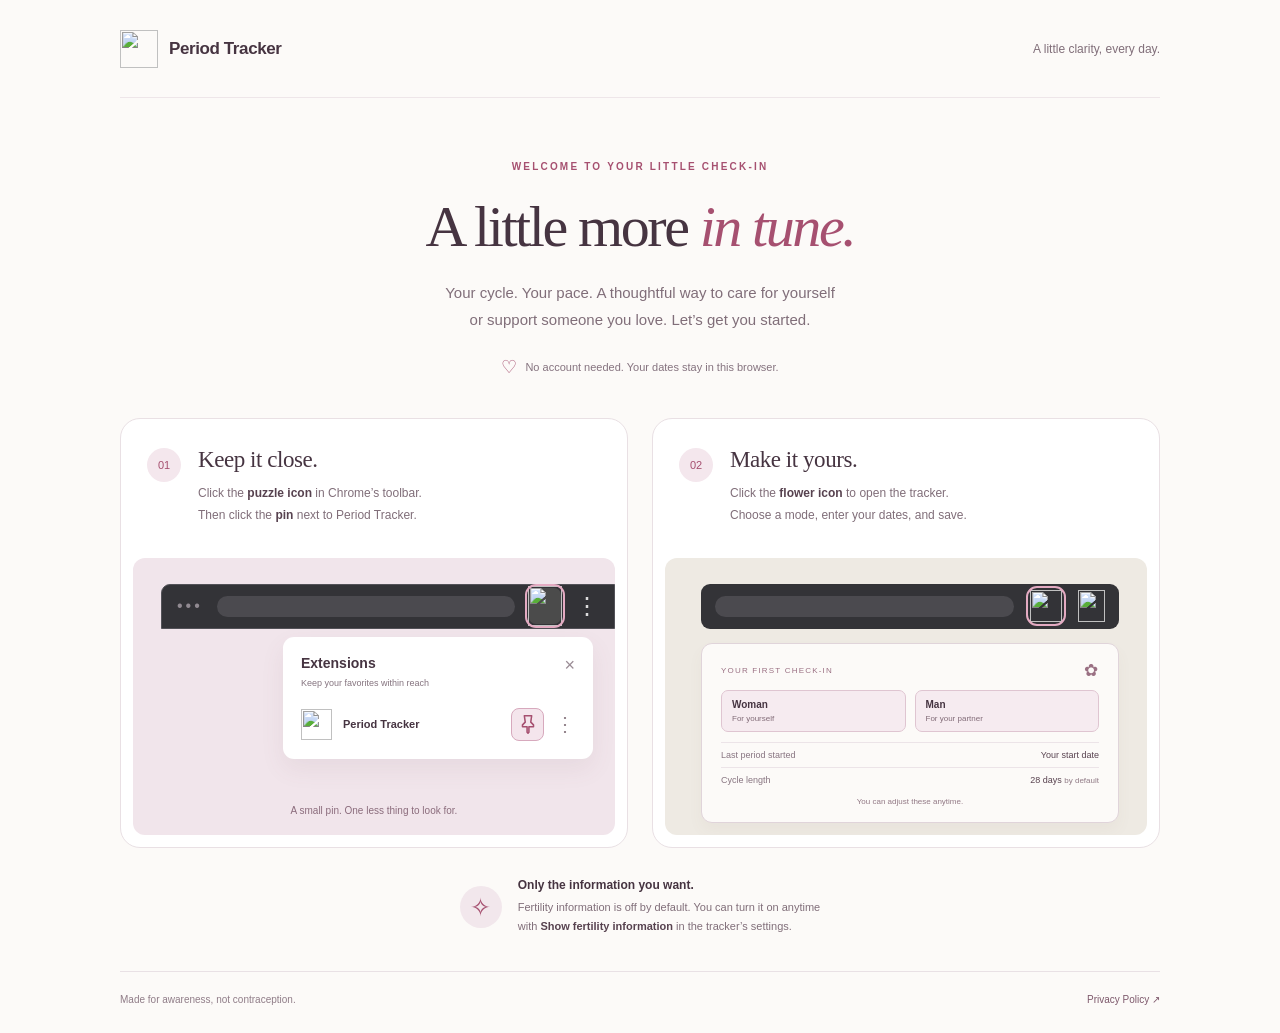
==== index.html @ 7dd053b6 "welcome page" ====
<!doctype html>
<html lang="en">
<head><meta charset="utf-8"><meta name="viewport" content="width=device-width, initial-scale=1"><meta name="description" content="Get started with Period Tracker. Pin the extension, add your dates, and choose the guidance that works for you."><title>Welcome to Period Tracker</title><link rel="icon" href="assets/period-tracker.png"><link rel="stylesheet" href="styles.css"></head>
<body><a class="skip" href="#setup">Skip to setup</a><div class="shell">
<header><a class="brand" href="index.html"><img src="assets/period-tracker.png" width="38" height="38" alt=""><span>Period Tracker</span></a><span class="header-note">A little clarity, every day.</span></header>
<main><section class="intro"><span class="eyebrow">WELCOME TO YOUR LITTLE CHECK-IN</span><h1>A little more <em>in tune.</em></h1><p>Your cycle. Your pace. A thoughtful way to care for yourself<br class="desktop-break"> or support someone you love. Let’s get you started.</p><div class="intro-note"><span aria-hidden="true">♡</span> No account needed. Your dates stay in this browser.</div></section>
<section class="steps" id="setup" aria-label="Get started in two steps">
<article class="step"><div class="step-copy"><span class="step-number">01</span><div><h2>Keep it close.</h2><p>Click the <strong>puzzle icon</strong> in Chrome’s toolbar.<br>Then click the <strong>pin</strong> next to Period Tracker.</p></div></div>
<div class="illustration pin-scene" role="img" aria-label="Illustration: open Chrome’s puzzle menu and pin Period Tracker."><div class="browser-bar"><span class="browser-dots">•••</span><span class="address-bar"></span><span class="puzzle-highlight"><img src="assets/extensions-puzzle.png" width="34" height="40" alt=""></span><span class="browser-menu">⋮</span></div><div class="extension-menu"><div class="menu-heading">Extensions<span>×</span></div><div class="menu-subtitle">Keep your favorites within reach</div><div class="extension-row"><img src="assets/period-tracker.png" width="31" height="31" alt=""><b>Period Tracker</b><span class="pin-highlight"><svg viewBox="0 0 24 24" width="22" height="22" aria-hidden="true"><path d="M8 3h8l-1 7 3 3v2h-5v6l-1 1-1-1v-6H6v-2l3-3z" fill="none" stroke="currentColor" stroke-width="1.7" stroke-linejoin="round"/></svg></span><span class="row-menu">⋮</span></div></div><span class="scene-caption">A small pin. One less thing to look for.</span></div></article>
<article class="step"><div class="step-copy"><span class="step-number">02</span><div><h2>Make it yours.</h2><p>Click the <strong>flower icon</strong> to open the tracker.<br>Choose a mode, enter your dates, and save.</p></div></div>
<div class="illustration setup-scene" role="img" aria-label="Illustration: open the flower icon, choose Woman or Man, then enter the last period date and cycle length."><div class="mini-toolbar"><span class="address-bar"></span><span class="flower-highlight"><img src="assets/period-tracker.png" width="32" height="32" alt=""></span><img src="assets/extensions-puzzle.png" width="27" height="32" alt=""></div><div class="setup-note"><div class="note-heading"><span>YOUR FIRST CHECK-IN</span><span aria-hidden="true">✿</span></div><div class="mode-pills"><span>Woman <small>For yourself</small></span><span>Man <small>For your partner</small></span></div><div class="example-row"><span>Last period started</span><b>Your start date</b></div><div class="example-row"><span>Cycle length</span><b>28 days <small>by default</small></b></div><div class="note-footer">You can adjust these anytime.</div></div></div></article>
</section>
<section class="your-choice"><span class="choice-icon" aria-hidden="true">✧</span><div><h2>Only the information you want.</h2><p>Fertility information is off by default. You can turn it on anytime<br class="desktop-break"> with <strong>Show fertility information</strong> in the tracker’s settings.</p></div></section>
</main><footer><span>Made for awareness, not contraception.</span><a href="privacy/index.html">Privacy Policy <span aria-hidden="true">↗</span></a></footer>
</div></body></html>
---- styles.css ----
:root{font-family:-apple-system,BlinkMacSystemFont,"Segoe UI",sans-serif;color:#463441;background:#fcfaf8;--rose:#a65070;--muted:#806e79}*{box-sizing:border-box}body{margin:0}.shell{max-width:1120px;margin:auto;padding:0 40px}header{height:98px;display:flex;align-items:center;justify-content:space-between;border-bottom:1px solid #eee6e9}.brand{display:flex;gap:11px;align-items:center;font-size:17px;font-weight:650;letter-spacing:-.4px;color:inherit;text-decoration:none}.header-note{font-size:12px;color:var(--muted)}.intro{text-align:center;padding:58px 0 40px}.eyebrow{font-size:10px;letter-spacing:2.2px;color:var(--rose);font-weight:650}h1{font-family:Georgia,serif;font-size:58px;letter-spacing:-2.4px;font-weight:400;line-height:1.15;margin:20px 0 18px}h1 em{color:var(--rose);font-weight:400}.intro>p{font-size:15px;line-height:1.8;color:var(--muted);margin:0}.intro-note{display:flex;justify-content:center;gap:8px;align-items:center;margin-top:23px;font-size:11px;color:#85737f}.intro-note>span{font-size:18px;color:var(--rose)}.steps{display:grid;grid-template-columns:1fr 1fr;gap:24px;scroll-margin-top:24px}.step{background:white;border:1px solid #e9e0e4;border-radius:20px;overflow:hidden}.step-copy{display:flex;gap:17px;padding:28px 26px 25px;min-height:139px}.step-number{display:grid;place-items:center;align-self:flex-start;width:34px;height:34px;flex-shrink:0;border-radius:50%;font-size:11px;color:var(--rose);background:#f4e7ed;margin-top:1px}h2{margin:0;font-size:23px;font-weight:400;font-family:Georgia,serif;letter-spacing:-.45px}.step-copy p{font-size:12px;line-height:1.85;color:var(--muted);margin:9px 0 0}strong{font-weight:600;color:#57424f}.illustration{margin:0 12px 12px;height:277px;border-radius:12px;position:relative;overflow:hidden}.pin-scene{background:#f1e5eb;padding-top:26px}.browser-bar{height:45px;margin-left:28px;background:#333337;border:1px solid #535258;border-radius:9px 0 0 0;display:flex;align-items:center;gap:14px;padding:0 15px}.browser-dots{letter-spacing:3px;color:#918a91}.address-bar{height:21px;border-radius:20px;flex:1;background:#4b4a4f}.puzzle-highlight{display:flex;align-items:center;justify-content:center;border-radius:7px;outline:2px solid #e4abc2;outline-offset:2px;background:#4b4b4b;width:32px;height:36px}.puzzle-highlight img{object-fit:contain}.browser-menu{color:#ddd;font-size:24px}.extension-menu{position:absolute;top:79px;right:22px;width:310px;max-width:calc(100% - 44px);background:#fff;border-radius:11px;padding:18px;box-shadow:0 10px 25px #76536515}.menu-heading{font-size:14px;font-weight:600}.menu-heading span{float:right;font-size:18px;color:#9a8c95;font-weight:400}.menu-subtitle{font-size:9px;margin-top:7px;color:#85747f}.extension-row{display:flex;gap:11px;align-items:center;margin-top:20px}.extension-row b{font-size:11px;flex:1;font-weight:550}.pin-highlight{color:var(--rose);background:#f4e5ec;border:1px solid #d7a9bd;display:grid;place-items:center;width:33px;height:33px;border-radius:8px}.row-menu{font-size:20px;color:#95868e}.scene-caption{position:absolute;bottom:19px;left:0;right:0;text-align:center;font-size:10px;color:#8b6c7c}.setup-scene{background:#eeeae3;padding-top:26px}.mini-toolbar{display:flex;align-items:center;gap:16px;background:#333337;margin:0 28px 0 36px;border-radius:9px;height:45px;padding:0 14px}.flower-highlight{display:flex;outline:2px solid #e4abc2;border-radius:7px;outline-offset:2px}.setup-note{position:absolute;top:85px;left:36px;right:28px;background:#fcfaf8;border:1px solid #e0d4da;border-radius:11px;padding:16px 19px;box-shadow:0 8px 15px #75604b0c}.note-heading{display:flex;justify-content:space-between;align-items:center;font-size:8px;letter-spacing:1.2px;color:#9a7083}.note-heading>span:last-child{font-size:17px}.mode-pills{display:flex;gap:9px;margin:9px 0 10px}.mode-pills>span{flex:1;border:1px solid #dfc5d1;border-radius:7px;font-size:10px;font-weight:600;padding:8px 10px;background:#f6ebf0}.mode-pills small{display:block;font-size:8px;font-weight:400;color:#826c78;margin-top:4px}.example-row{display:flex;justify-content:space-between;align-items:center;font-size:9px;padding:7px 0;border-top:1px solid #ece4e8;color:#887581}.example-row b{font-weight:500;color:#594350}.example-row small{color:#917b86;font-size:8px}.note-footer{font-size:8px;color:#927985;text-align:center;margin-top:5px}.your-choice{display:flex;gap:16px;align-items:center;justify-content:center;padding:30px 0 34px}.choice-icon{display:grid;place-items:center;width:42px;height:42px;border-radius:50%;background:#f2e7ec;color:var(--rose);font-size:25px}.your-choice h2{font-family:inherit;letter-spacing:0;font-size:12px;font-weight:600}.your-choice p{font-size:11px;line-height:1.8;color:var(--muted);margin:6px 0 0}footer{display:flex;align-items:center;justify-content:space-between;border-top:1px solid #e9e1e5;padding:22px 0 28px;font-size:10px;color:#907d88}footer a{color:#7d586b;text-decoration:none}footer a:hover{text-decoration:underline}a:focus-visible{outline:3px solid var(--rose);outline-offset:5px}.skip{position:absolute;top:-80px;left:20px;background:white;color:var(--rose);padding:12px;z-index:10}.skip:focus{top:12px}.policy{max-width:730px;margin:50px auto 60px}.policy h1{font-size:44px}.policy h2{font-size:23px;margin:28px 0 12px}.policy p,.policy li{font-size:14px;line-height:1.8;color:#74616e}.policy .draft{border:1px solid #dfc5d1;background:#f5eaf0;padding:14px 18px;border-radius:12px}.policy .updated{font-size:12px}.policy ul{padding-left:22px}@media(max-width:760px){.shell{padding:0 22px}header{height:80px}.header-note{display:none}.intro{padding:42px 0 30px}h1{font-size:43px;letter-spacing:-1.8px}.intro>p{font-size:14px}.desktop-break{display:none}.steps{grid-template-columns:1fr;gap:18px}.step-copy{padding:24px 20px;gap:13px}.step-copy p{font-size:12px}.your-choice{align-items:flex-start;padding:26px 4px}.choice-icon{flex-shrink:0}.illustration{height:277px}.policy{margin-top:32px}}@media(max-width:370px){.shell{padding:0 14px}h1{font-size:38px}.step-copy{padding:22px 15px}.step-number{width:28px;height:28px}.step-copy p{font-size:11px}.setup-note{left:20px;right:20px}.mini-toolbar{margin-left:20px;margin-right:20px}footer{font-size:9px}}
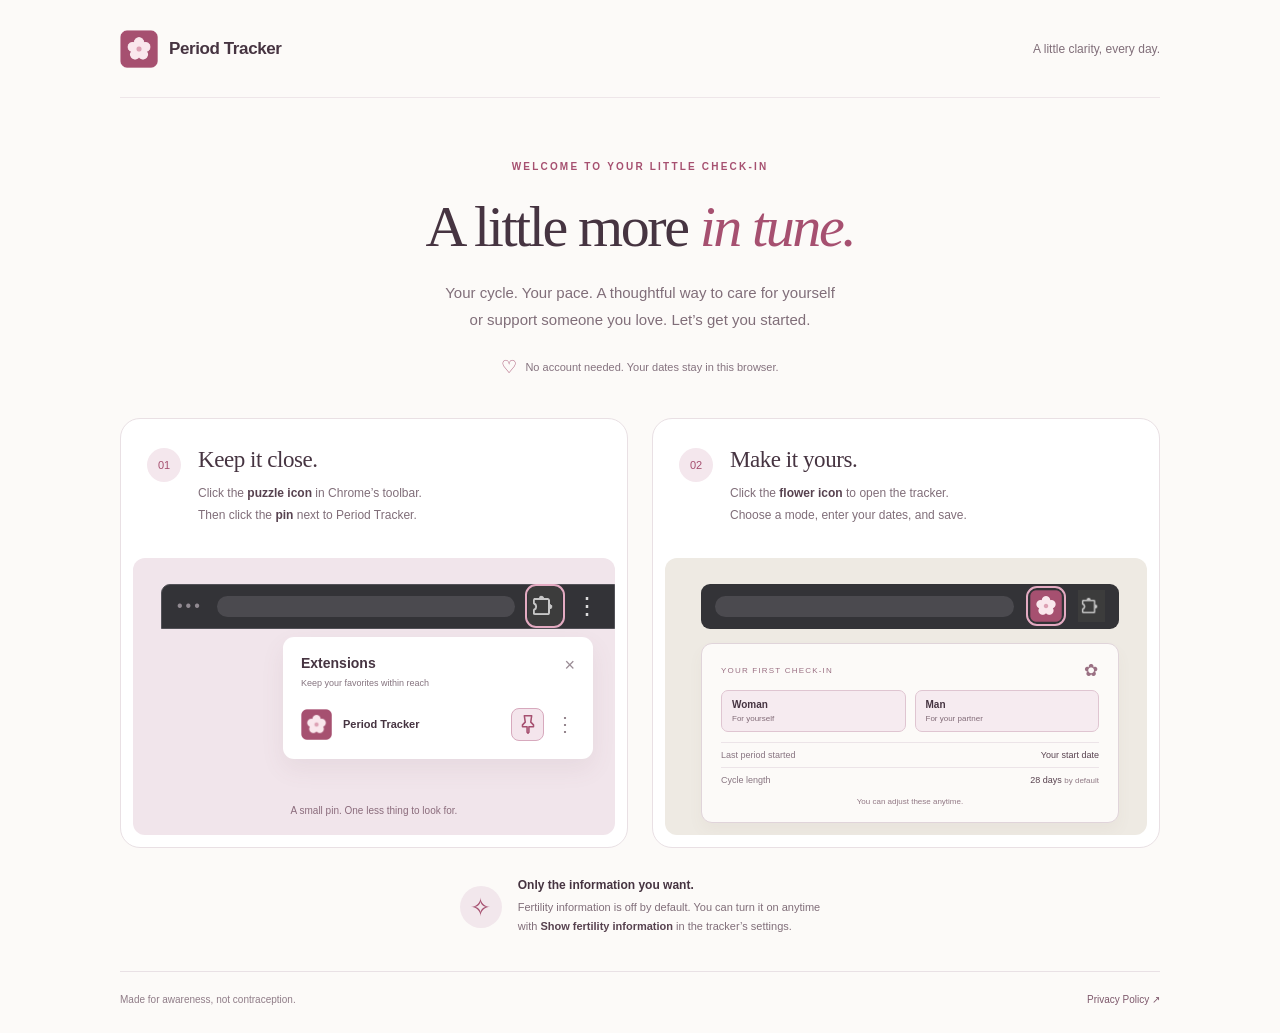
==== commit ed3af5bb: "Update privacy policy link in index.html" ====
--- a/index.html
+++ b/index.html
@@ -11,5 +11,5 @@
 <div class="illustration setup-scene" role="img" aria-label="Illustration: open the flower icon, choose Woman or Man, then enter the last period date and cycle length."><div class="mini-toolbar"><span class="address-bar"></span><span class="flower-highlight"><img src="assets/period-tracker.png" width="32" height="32" alt=""></span><img src="assets/extensions-puzzle.png" width="27" height="32" alt=""></div><div class="setup-note"><div class="note-heading"><span>YOUR FIRST CHECK-IN</span><span aria-hidden="true">✿</span></div><div class="mode-pills"><span>Woman <small>For yourself</small></span><span>Man <small>For your partner</small></span></div><div class="example-row"><span>Last period started</span><b>Your start date</b></div><div class="example-row"><span>Cycle length</span><b>28 days <small>by default</small></b></div><div class="note-footer">You can adjust these anytime.</div></div></div></article>
 </section>
 <section class="your-choice"><span class="choice-icon" aria-hidden="true">✧</span><div><h2>Only the information you want.</h2><p>Fertility information is off by default. You can turn it on anytime<br class="desktop-break"> with <strong>Show fertility information</strong> in the tracker’s settings.</p></div></section>
-</main><footer><span>Made for awareness, not contraception.</span><a href="privacy/index.html">Privacy Policy <span aria-hidden="true">↗</span></a></footer>
+</main><footer><span>Made for awareness, not contraception.</span><a href="privacy.html">Privacy Policy <span aria-hidden="true">↗</span></a></footer>
 </div></body></html>
